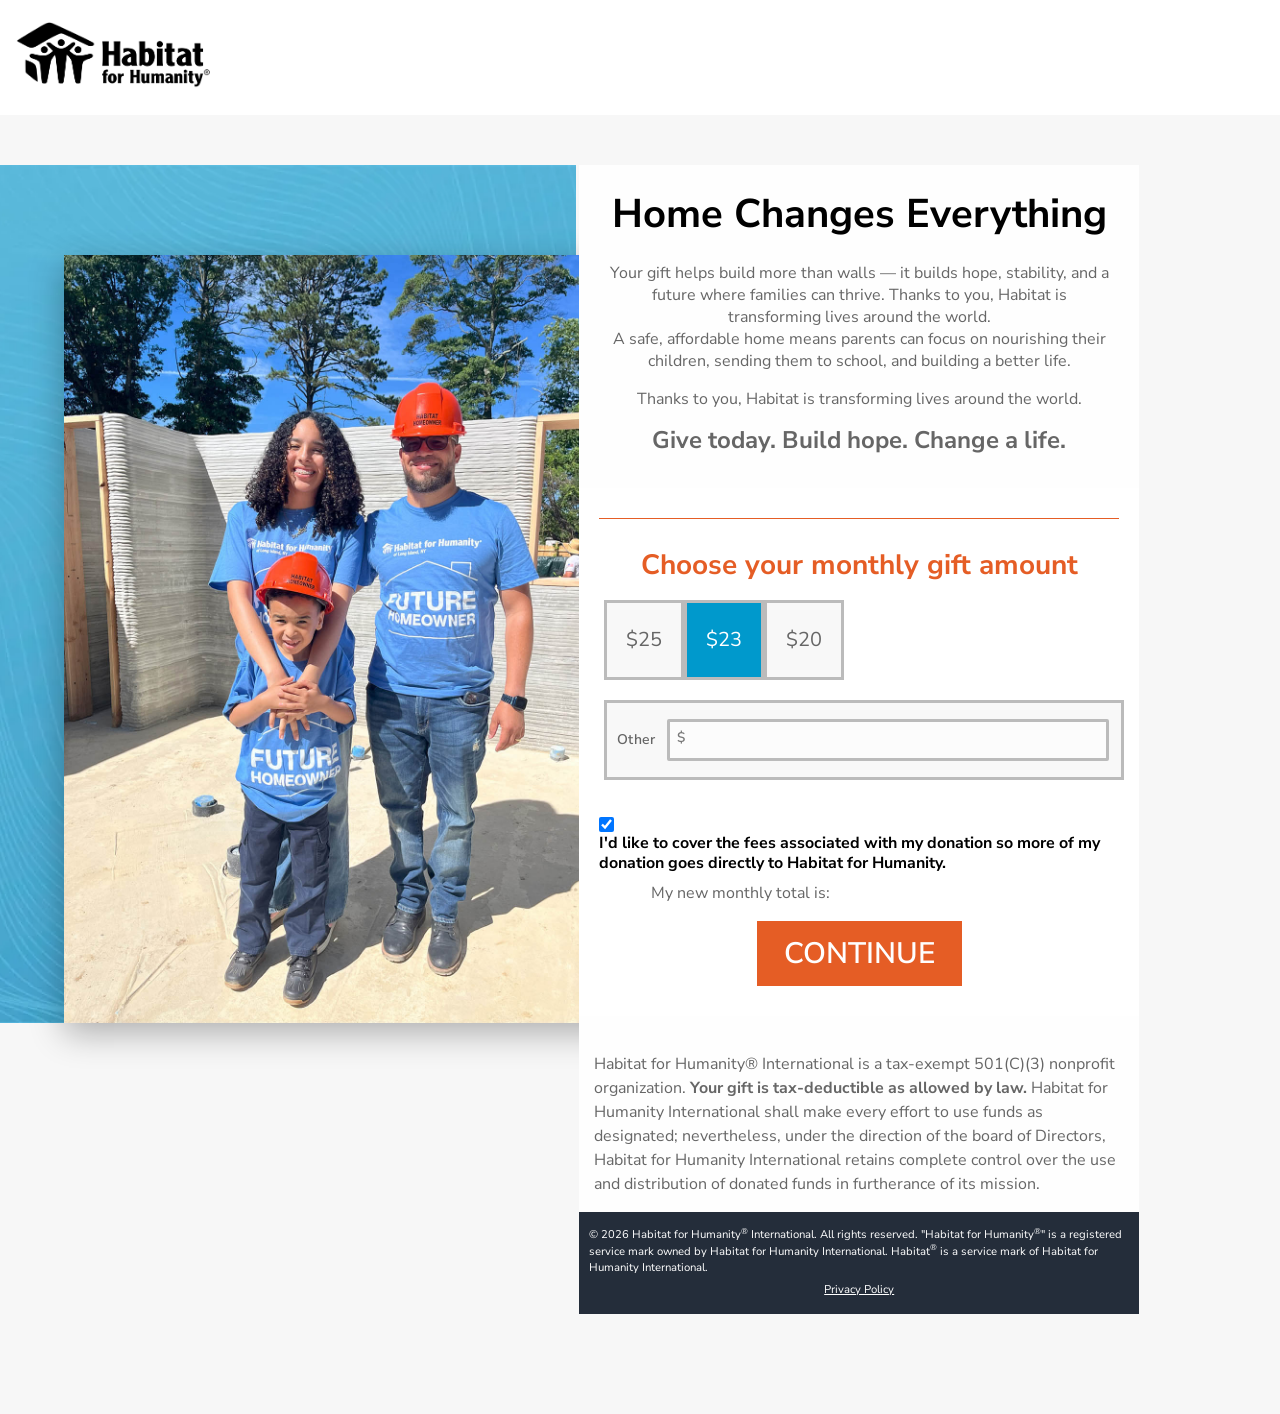
==== HFH001/index.html @ efec6aaa "initial commit" ====
<!DOCTYPE html>
<!--[if lt IE 7]> <html class="no-js lt-ie9 lt-ie8 lt-ie7" lang="en"> <![endif]-->
<!--[if IE 7]>    <html class="no-js lt-ie9 lt-ie8" lang="en"> <![endif]-->
<!--[if IE 8]>    <html class="no-js lt-ie9" lang="en"> <![endif]-->
<!--[if gt IE 8]><!-->
<html class="no-js" lang="en">
<!--<![endif]-->

<head>
	<meta name="viewport" content="width=device-width, initial-scale=1.0" />

	<title>Habitat for Humanity® Donation</title>

	<meta name="robots" content="index, follow">
	<meta name="googlebot" content="index, follow">
	<meta http-equiv="Content-Type" content="text/html;charset=utf-8" />

	<link rel="stylesheet" href="https://www.order-safely.com/_css_/foundation-4.0.4/css/normalize.css">

	<meta property="og:title" content="Help a family build a safe and affordable home.  I just did." />
	<meta name="description" content="Habitat for Humanity is a nonprofit organization that helps people in your community and around the world build or improve a place they can call home. Donate, volunteer and raise your voice in support of decent and affordable housing.">
	<meta property="og:url" content="https://www.habitat.org/">
	<meta property="og:image" content="images/share-image.jpg">
	<meta property="og:type" content="non_profit">
	<meta property="og:site_name" content="Habit for Humanity®" />
	<meta name="x-font-awesome-stylesheet-fallback-test" class="fa">

	<link rel="icon" type="image/png" href="/images/favicon/favicon-96x96.png" sizes="96x96" />
	<link rel="icon" type="image/svg+xml" href="/images/favicon/favicon.svg" />
	<link rel="shortcut icon" href="/images/favicon/favicon.ico" />
	<link rel="apple-touch-icon" sizes="180x180" href="/images/favicon/apple-touch-icon.png" />
	<meta name="apple-mobile-web-app-title" content="Habitat for Humanity" />
	<link rel="manifest" href="/images/favicon/site.webmanifest" />

	<script src="https://pay.blackbaud.com/scripts/checkout"></script>

	<!-- Bootstrap core CSS -->
	<link rel="stylesheet" href="css/bootstrap.min.css">
	<link rel="stylesheet" type="text/css" href="css/base.css?v=2.6" />

	<link rel="preconnect" href="https://fonts.googleapis.com">
	<link rel="preconnect" href="https://fonts.gstatic.com" crossorigin>
	<link href="https://fonts.googleapis.com/css2?family=Nunito+Sans:wght@400;500;700&display=swap" rel="stylesheet">


	<!-- <script src="app.js"></script>-->

	<script language="javascript" type="text/javascript">
		function moveOnMax(field, nextFieldID) {
			if (field.value.length >= field.maxLength) {
				document.getElementById(nextFieldID).focus();
			}
		}
	</script>

	<!-- Modernizr -->

	<!--[if lt IE 9]> <script src="https://www.order-safely.com/_css_/foundation-4.0.4/js/vendor/modernizr.js"></script> <![endif]-->

	<!-- IE Fix for HTML5 Tags -->
	<!--[if lt IE 9]>
 <script src="https://html5shiv.googlecode.com/svn/trunk/html5.js"></script>
 <![endif]-->

	<!-- More IE Fixes -->

	<!--[if (lt IE 9) & (!IEMobile)]>
 
 <![endif]-->

	<!--[if gt IE 6.9999]>
 <style type="text/css">
 html>body { font-size: 100%; }
 </style>
 <![endif]-->



	<script type='text/javascript'>
		function selectrd(id) {
			var opt = (id == 1) ? "yes" : "no";
			var tg = document.getElementById("rd" + opt);
			tg.checked = true;
		}
	</script>

	<!-- Google Tag Manager -->
	<script>
		(function(w, d, s, l, i) {
			w[l] = w[l] || [];
			w[l].push({
				'gtm.start': new Date().getTime(),
				event: 'gtm.js'
			});
			var f = d.getElementsByTagName(s)[0],
				j = d.createElement(s),
				dl = l != 'dataLayer' ? '&l=' + l : '';
			j.async = true;
			j.src =
				'https://www.googletagmanager.com/gtm.js?id=' + i + dl;
			f.parentNode.insertBefore(j, f);
		})(window, document, 'script', 'dataLayer', 'GTM-5ZF87VLR');
	</script>
	<!-- End Google Tag Manager -->

	<script type="text/javascript">
  maxmind_user_id = "28038";
  (function() {
    var mt = document.createElement('script'); mt.type = 'text/javascript'; mt.async = true;
    mt.src = ('https:' == document.location.protocol ? 'https://' : 'http://') + 'device.maxmind.com/js/device.js';
    var s = document.getElementsByTagName('script')[0]; s.parentNode.insertBefore(mt, s);
  })();
</script>

</head>

<body class="lp1">

	<!-- Google Tag Manager (noscript) -->
	<noscript><iframe src="https://www.googletagmanager.com/ns.html?id=GTM-5ZF87VLR" height="0" width="0" style="display:none;visibility:hidden"></iframe></noscript>
	<!-- End Google Tag Manager (noscript) -->
	<!-- START CONTAINER DIV -->
	<div id="container">
		<nav class="px-3">
			<img class="logo desktop-logo" src="images/logo_alt.png" alt="Habitat For Humanity® logo"/>
			<img class="logo mobile-logo" src="images/logo_alt.png" alt="Habitat For Humanity® logo"/>
		</nav>
		<div class="content m-auto">

			<div class="form-container">

				<!--ORDER FORM-->
				<form name="frmMain" id="frmMain" action="" method="post">
					<header>
						<h1 class="mb-4">Home Changes&nbsp;Everything</h1>

						<!-- <h3 class="mb-4">Your Donation Helps Train Pups With a Purpose.</h3> -->

						<!-- <div class="mobile-hero show-mobile"></div> -->
						<p>Your gift helps build more than walls — it builds hope, stability, and a future where families can&nbsp;thrive. 
							<span class="show-mobile" style="display: inline">Thanks to you, Habitat is transforming lives around the&nbsp;world.</span>
							<span class="hide-mobile">A safe, affordable home means parents can focus on nourishing their children, sending them to school, and building a better&nbsp;life.</span></p>
              <p class="hide-mobile">Thanks to you, Habitat is transforming lives around the&nbsp;world.</p>
              <h4 class="hide-mobile"><strong>Give today. Build hope. Change a&nbsp;life.</strong></h4>
						<!-- <p>Give the gift of freedom! Our mission starts with you. Guiding Eyes for the Blind provides guide dogs to people with vision&nbsp;loss.</p> -->

					</header>
					
						<div class="form-inner" step-container id="step-1">
							<div class="step-counter">1</div>
							<div id="donationAmount">
								<h2 class="text-center">Choose your monthly gift&nbsp;amount</h2>
								<div class="row mx-auto" id="donationAmountTarget">
								</div>

							</div><!-- end #donationAmount -->
							<button class="form-button" data-parent="step-1" data-form-target="step-2" type="button" id="btnStep1">Continue</button>
						</div>
						<div class="form-inner-spacer"></div>

						<div class="form-inner step-2" step-container id="step-2">

							<div class="step-counter">2</div>
							<span class="error-msg">
															</span>
							<h2 class="bold text-center">Your Information</h2>
							<div class="row m-0">

								<label for="sFirstName"> First Name</label>
								<input type="text" required id="sFirstName" name="sFirstName" value="" maxlength="50" class="" />

								<label for="sLastName"> Last Name</label>
								<input type="text" required id="sLastName" name="sLastName" value="" maxlength="50" class="" />

								<label for="email"> Email</label>
								<input type="email" required id="email" name="email" value="" maxlength="50" class="" />

								<label for="confEmail"> Confirm Email</label>
								<input type="email" required id="confEmail" name="confEmail" value="" maxlength="50" class="" />

								<!-- <p>You?ll receive email updates from
								the American Cancer Society. You can unsubscribe at any time.</p> -->

								<h2 class="bold text-center mt-3 w-100">Billing Address</h2>

								<label for="sAddress1"> Address</label>
								<input type="text" required id="sAddress1" name="sAddress1" value="" maxlength="50" class="" />

								<label for="sAddress2">Address 2 (optional)</label>
								<input type="text" required id="sAddress2" name="sAddress2" value="" maxlength="50" optional />

																	<label for="phone1">Phone (optional)</label>
									<input type="text" name="phone" id="phone" maxlength="11" value="" class="" pattern="[0-9]*" optional />
								
								<label for="sCity"> City</label>
								<input type="text" required id="sCity" name="sCity" value="" maxlength="50" class="" />

								<label for="sState"> State</label>
								<select name="sState" id="sState" class="">
									<option value="">State</option>
									<option value="">--------------------</option>
									<option value="AL">Alabama</option>
									<option value="AK">Alaska</option>
									<option value="AS">American Samoa</option>
									<option value="AZ">Arizona</option>
									<option value="AR">Arkansas</option>
									<option value="AR">Armed Forces Americas</option>
									<option value="AE">Armed Forces Europe</option>
									<option value="AE">Armed Forces Middle East</option>
									<option value="AP">Armed Forces Pacific</option>
									<option value="CA">California</option>
									<option value="CO">Colorado</option>
									<option value="CT">Connecticut</option>
									<option value="DE">Delaware</option>
									<option value="DC">District Of Columbia</option>
									<option value="FL">Florida</option>
									<option value="GA">Georgia</option>
									<option value="GU">Guam</option>
									<option value="HI">Hawaii</option>
									<option value="ID">Idaho</option>
									<option value="IL">Illinois</option>
									<option value="IN">Indiana</option>
									<option value="IA">Iowa</option>
									<option value="KS">Kansas</option>
									<option value="KY">Kentucky</option>
									<option value="LA">Louisiana</option>
									<option value="ME">Maine</option>
									<option value="MH">Marshall Islands</option>
									<option value="MD">Maryland</option>
									<option value="MA">Massachusetts</option>
									<option value="MI">Michigan</option>
									<option value="MN">Minnesota</option>
									<option value="MS">Mississippi</option>
									<option value="MO">Missouri</option>
									<option value="MT">Montana</option>
									<option value="NE">Nebraska</option>
									<option value="NV">Nevada</option>
									<option value="NH">New Hampshire</option>
									<option value="NJ">New Jersey</option>
									<option value="NM">New Mexico</option>
									<option value="NY">New York</option>
									<option value="NC">North Carolina</option>
									<option value="ND">North Dakota</option>
									<option value="MP">NNorthern Mariana Islands</option>
									<option value="OH">Ohio</option>
									<option value="OK">Oklahoma</option>
									<option value="OR">Oregon</option>
									<option value="PW">Palau</option>
									<option value="PA">Pennsylvania</option>
									<option value="PR">Puerto Rico</option>
									<option value="RI">Rhode Island</option>
									<option value="SC">South Carolina</option>
									<option value="SD">South Dakota</option>
									<option value="TN">Tennessee</option>
									<option value="TX">Texas</option>
									<option value="UT">Utah</option>
									<option value="VT">Vermont</option>
									<option value="VI">Virgin Islands</option>
									<option value="VA">Virginia</option>
									<option value="WA">Washington</option>
									<option value="WV">West Virginia</option>
									<option value="WI">Wisconsin</option>
									<option value="WY">Wyoming</option>
								</select>

								<label for="sZipCode"> Zip Code</label>
								<input type="text" required id="sZipCode" name="sZipCode" value="" maxlength="5" pattern="[0-9]*" class="" />

							</div>

							<h2 class="bold text-center mt-3 w-100">HopeBuilder Terms of&nbsp;Agreement</h2>

							<div class="terms">
								<p class="mb-0">
This authorization to charge my credit card is just like writing a check to Habitat for Humanity International or making a charge on my credit card, except that it will be done directly.
I understand that each transaction will appear on my monthly credit card statement.
I further understand that this agreement will remain in effect until I notify Habitat for Humanity's HopeBuilder Coordinator that I wish to change or suspend it, and Habitat has a reasonable amount of time to fulfill my request. Thank you again, we appreciate your support!</p>
							</div>

							<div class="row agree mt-4 mx-auto d-b flex-row">
								<div class="col-1 d-flex flex-column p-0-on-small">
									<input type="checkbox" required name="isAgreeTC" id="agree"  class="flex align-self-center">
								</div>

								<div class="col-11 p-0">
									<label for="agree" class="tcAgree accept-label fw-normal">I am over 18 and I have read, understand and agree to the terms of the offer above. </label>
								</div>
							</div>

							<!--CAPTCHA-->
							<div class="text-center mt-4 captcha mx-auto">

	<p style="margin-bottom:10px; color: #000"><em>*</em> For security reasons, please enter	the code as it appears below. Letters are ALL LOWER&nbsp;CASE.</p>
		<img src="image_validation.php?get_r_img=1" width="140" height="40" alt="CAPTCHA" /><br />
	<div class="col-12 p-0" style="margin-top: 2px;">
		<input type="text" name="imageStr" id="imageStr" size="18" value=""	class="captchaField " />
	</div>
</div>							<!--END CAPTCHA-->

							<div class="col-12 pt-4">
								<label class="accept-label fw-normal" for="email_optIn">
									<small>After donating, you will receive emails from us about your impact and other important updates about the work you help make possible. You can opt-out at any time. By providing my mobile phone number, I opt-in to receive text messages and phone calls from Habitat for Humanity. Text STOP to opt-out, Message and data rates may apply.</small>
								</label>
							</div>
															<button class="form-button" data-parent="step-2" data-form-target="step-2" type="button" id="btnStep2">Continue</button>
														<br />

						</div>
						<div class="form-inner-spacer"></div>
						<!--end step-2-->
					
					<!-- start inline checkout-->
										<!-- stop inline checkout -->

					<div class="submit-container">
						<input type="hidden" name="firstStageDone" id="firstStageDone" value="0" />
						<input type="hidden" name="submitOrder" id="submitOrder" value="0" class="hidden" />
						<input type="hidden" name="pageSubmits" id="pageSubmits" value="1" class="hidden" />
					</div>
				<footer>

					<div class="col pt-3">
						<p>Habitat for Humanity® International is a tax-exempt 501(C)(3) nonprofit organization. <strong>Your gift is tax-deductible as allowed by law.</strong>
								Habitat for Humanity International shall make every effort to use funds as designated; nevertheless, under the direction of the board 
								of Directors, Habitat for Humanity International retains complete control over the use and distribution of donated funds in furtherance of its mission.
						</p>
					</div>

					<div class="footer-info">
						<p>&copy;
							<script type="text/javascript">
								var d = new Date;
								var year = d.getFullYear();
								document.write(d.getFullYear());
							</script>
               Habitat for Humanity<sup>&reg;</sup> International. All rights reserved. "Habitat for Humanity<sup>&reg;</sup>" is a registered service mark owned by Habitat for Humanity International. 
               Habitat<sup>&reg;</sup> is a service mark of Habitat for Humanity International.
						</p>
            <p> 
							<a class="remote-modal" href="#privacyModal"
								data-remote="privacy_modal.html" data-toggle="modal" data-target="#privacyModal">Privacy
								Policy</a>
							</p>
					</div>

				</footer>
				</form>
			</div>

			<div class="hero">
				<div class="hero-img">
					<img src="images/hero.jpg" alt="Happy family outside their new home" />
				</div>
				<div class="hero-text d-none">
					<div class="hero-text-inner">
						<h3>At Habitat for Humanity, we build.</h3>
						<p>Your donation will help families in need of a decent place to build long-term financial security.  
							Your support can help us do more in all the many ways that Habitat builds.
						</p>
						<h5>Thanks to you, Habitat is transforming lives around the world.</h5>
					</div>
					<div class="hero-text-img">
					</div>
				</div>
			</div>
		</div>

		<!--end content-->

		<script>
			function selectrd(id) {
				var opt = (id == 1) ? "yes" : "no";
				var tg = document.getElementById("rd" + opt);
				tg.checked = true;
			}

			function selectrd(id) {
				var opt = (id == 1) ? "yes" : "no";
				var tg = document.getElementById("rd" + opt);
				tg.checked = true;
			}
		</script>

		<!--Privacy-->
		<div class="modal fade" id="privacyModal" tabindex="-1" role="dialog">
			<div class="modal-dialog" role="document">
				<div class="modal-content">
					<div class="modal-header">
						<h3>Privacy Policy</h3>
						<button type="button" class="close" data-dismiss="modal" aria-label="Close">
							<span aria-hidden="true">x</span>
						</button>
					</div>
					<div class="modal-body">
						... remote content from "data-remote" loads here ...
					</div>
				</div>
			</div>
		</div>
		<!--Privacy-->

		<!--CVV-->
		<div class="modal fade" id="cvvModal" tabindex="-1" role="dialog">
			<div class="modal-dialog" role="document">
				<div class="modal-content">
					<div class="modal-header">
						<h5 class="modal-title" id="exampleModalLabel">CVV</h5>
						<button type="button" class="close" data-dismiss="modal" aria-label="Close">
							<span aria-hidden="true">x</span>
						</button>
					</div>
					<div class="modal-body">
						... remote content from "data-remote" loads here ...
					</div>
				</div>
			</div>
		</div>
		<!--CVV-->

		
		<script src="js/jquery-3.5.0.min.js"></script>
		<script src="js/bootstrap.min.js"></script>
		<script src="js/form.js"></script>
		<script src="js/utils.js"></script>
		<script src="https://www.order-safely.com/_css_/currency/currency.js"></script>
		<script src="js/donation.js"></script>
		<script src="js/checkout.js"></script>

		<script>
					</script>
</body>

</html>
---- HFH001/css/base.css ----
@charset "UTF-8";

@import url("./variables.css");

body {
  font-family: var(--fontFamily);
  font-weight: var(--fontWeightNormal);
  font-size: 16px;
}
p,
span,
li,
div,
input,
select {
  color: var(--mainTextColor);
}

img {
  width: 100%;
}
h1 {
  font-weight: bold;
  color: #000;
}
h3 {
  color: var(--secondaryColor);
  font-weight: bolder;
}
h2 {
  color: var(--secondaryColor);
  font-weight: bolder;
  font-size: 1.75rem;
}

a {
  text-decoration: underline;
}

.logo {
  width: 200px;
  height: 80px;
  -o-object-fit: contain;
  object-fit: contain;
  margin: 15px auto auto;
}
.mobile-logo {
  display: none;
}
.content {
  width: 100%;
  /* background: url("../images/lp-bg.jpg") no-repeat center center / cover; */
  margin: auto;
  display: -ms-flexbox;
  display: flex;
  -ms-flex-pack: center;
  justify-content: center;
  min-width: 300px;
  overflow-y: auto;
  background: #f7f7f7;
  padding-bottom: 100px;
  padding-top: 50px;
}
nav {
  min-width: 100%;
  flex-basis: 100%;
  width: 100%;
  padding-bottom: 20px;
}
.form-container {
  border-radius: 3px;
  order: 2;
}
.hero {
  order: 1;
  justify-content: space-between;
  display: flex;
  flex-direction: column;
  gap: 15px;
  min-width: 60%;
  flex-basis: 60%;
}
.hero-img {
  background: url("../images/Rectangle-blue.webp") no-repeat center center /
    cover;
  max-width: 800px;
  max-height: 1050px;
}
.hero .hero-text {
  max-width: 90%;
  transform: translateY(300px);
  margin: auto;
  background-color: var(--tertiaryColor);
  color: #fff;
  display: flex;
  min-height: 500px;
  --heroTextPadding: 30px;
}
.hero .hero-text .hero-text-inner {
  display: flex;
  flex-direction: column;
  flex-grow: 1;
  padding-right: 20px;
  justify-content: center;
  padding: var(--heroTextPadding);
  order: 2;
}
.hero .hero-text h5 {
  color: #fff;
  font-weight: bold;
  margin-bottom: 10px;
}
.hero .hero-text .hero-text-img {
  order: 1;
  min-width: 45%;
  flex-basis: 45%;
  background: url("../images/btm-img.jpg") no-repeat center center / cover;
}
.hero .hero-text h3 {
  color: #fff;
  font-weight: bold;
  margin-bottom: 20px;
}
.hero .hero-text p {
  color: #fff;
  margin: 20px 0;
}
.hero-img img {
  margin-top: 10vh;
  margin-left: 5vw;
  box-shadow: var(--elementShadow);
}
form header {
  text-align: center;
  padding: 25px;
}

form header h3 {
  max-width: 400px;
  width: 100%;
  margin: auto;
}

form header p {
  font-size: 16px;
  line-height: 22px;
}

form input,
form select,
form label {
  width: 100%;
  color: #000;
  font-weight: bold;
}

form input[type="text"],
form input[type="email"],
form select {
  border-radius: 2px;
  background-color: #fcfcfc;
  font-size: medium;
  padding: 0 10px 0;
}

form input[type="text"],
form input[type="email"] {
  border: var(--inputBorder);
}

.step-2 input,
.step-2 select,
.step-3 input,
.step-3 select {
  font-size: 16px !important;
  font-family: "Source Sans Pro", "Open Sans", Monsterrat, "Courier New",
    sans-serif;
  color: rgb(64, 64, 64);
  height: 40px;
  width: 100%;
  outline: none;
}

label:not(.accept-label) {
  height: 20px;
  font-size: 1.05rem;
  font-weight: 600;
  line-height: 18px;
  letter-spacing: 0.24px;
  margin: 10px 0 0;
}

form input[type="text"]:not(.gift-amount-other),
form input[type="email"],
form select {
  height: 42px;
}
form input[type="checkbox"] {
  width: 15px;
  height: 15px;
  align-self: center;
  position: relative;
  top: 5px;
}
form select {
  -webkit-appearance: none;
  -moz-appearance: none;
  appearance: none;
  background: #fff url("../images/downarrow.svg") no-repeat 100% center / 37px;
  color: #707070;
  box-shadow: inset 0 1px 1px rgba(0, 0, 0, 0.075);
  transition: border-color 0.15s ease-in-out, box-shadow 0.15s ease-in-out;
  padding: none;
  box-shadow: inset 3px 3px 3px #f0f0f0;
  border: 1px solid #d9d6cf;
}

.form-inner {
  background: #fff;
  position: relative;
  padding: 30px 20px 20px;
  display: none;
}

.form-inner h2 {
  border-top: 1px solid var(--secondaryColor);
  width: 100%;
  padding-top: 30px;
}

#confEmail,
#sZipCode {
  margin-bottom: 20px;
}

.form-inner.step-visible {
  display: block;
}

.step-counter {
  display: -ms-flexbox;
  display: flex;
  -ms-flex-align: center;
  align-items: center;
  -ms-flex-pack: center;
  justify-content: center;
  width: 40px;
  height: 40px;
  border: 1px solid #1e1e23;
  border-radius: 50%;
  background-color: #1e1e23;
  color: #efefef;
  font-size: 28px;
  font-weight: 600;
  line-height: 50px;
  display: none;
}
.form-inner-spacer {
  height: 10px;
}
.logo-container,
.form-container {
  margin-right: auto;
  display: -ms-flexbox;
  display: flex;
  max-width: 560px;
  width: 100%;
  -ms-flex-direction: column;
  flex-direction: column;
  overflow: hidden;
}
.form-container {
  top: 120px;
}

.donation-choice-container {
  padding: 0 10px 0 0;
}

.text-center {
  text-align: center;
}
body .donation-choice {
  margin: 10px 5px;
  display: -ms-flexbox;
  display: flex;
  -ms-flex-align: center;
  align-items: center;
  -ms-flex-pack: center;
  justify-content: center;
  min-width: 70px;
  min-height: 80px;
  border: var(--inputBorder);
  background-color: #f8f8f8;
  font-weight: 600;
  color: var(--mainTextColor);
}
#gift {
  width: 100%;
  padding: 0 2%;
}
body .donation-choice:hover,
.donation-choice:focus {
  text-decoration: none;
  border-color: var(--mainColor);
}

body .donation-selected,
.donation-selected:active {
  background-color: var(--mainColor);
  color: #fff;
}

.donation-other .gift-amount-other {
  height: 33px;
  padding-left: 12px;
}

.donation-other {
  position: relative;
}

.donation-other input {
  width: 100%;
  align-self: flex-end;
  box-shadow: inset 0 1px 1px rgba(0, 0, 0, 0.075);
  transition: border-color 0.15s ease-in-out, box-shadow 0.15s ease-in-out;
}
.price-mark {
  left: 0px;
  font-weight: bold;
  top: 5px;
  left: 3px;
  font-size: 130%;
  color: rgba(51, 51, 51, 0.55);
}

#gift {
  padding: 20px 12px;
}

#gift::before {
  content: "$";
  display: inline-block;
  color: #777;
  position: absolute;
  z-index: 99;
  margin: 10px 10px 0px;
}

#giftAmount {
  padding-left: 25px;
}

#gift-4 {
  padding: 2%;
}

.form-button,
button:not(.close) {
  min-height: 65px;
  min-width: 205px;
  border: 1px solid var(--buttonColor);
  background-color: var(--buttonColor);
  line-height: 18px;
  font-weight: 600;
  color: #fefefe;
  outline: none;
  margin: 10px auto;
  display: block;
  font-size: 1.85em;
  padding: 0 20px;
  text-transform: uppercase;
}
.form-button,
button:not(.close):hover {
  background-color: var(--highlightColor);
  border: unset;
  outline: unset;
  color: black;
}

.payment-type {
  display: -ms-flexbox;
  display: flex;
  -ms-flex-align: center;
  align-items: center;
  -ms-flex-pack: center;
  justify-content: center;
  max-width: 240px;
  min-height: 50px;
  width: 100%;
  border-color: #1a58a3;
  background-color: #1a58a3;
  color: #fefefe;
  border-radius: 3px;
  font-weight: 600;
}

.payment-type i {
  content: url("../images/card.svg");
  width: 18px;
  height: 16px;
  margin-right: 5px;
}
.hidden {
  display: none;
  visibility: hidden;
}

.bold {
  font-weight: 700;
}

.submit-container {
  text-align: right;
}

body form .fw-normal {
  font-weight: normal;
}

.terms {
  background-color: #fcfcfc;
  border: 1px solid #c7c7c7;
  padding: 10px;
  height: 100px;
  overflow-y: scroll;
}

.email-opt-in {
  width: 15px;
  height: 15px;
  align-self: flex-end;
  display: flex;
}

.submit {
  background-color: #122a4a;
  font-weight: bolder;
  border-color: #1a58a3;
  text-transform: uppercase;
  color: #fff;
}

.step-2,
.step-3 {
  position: relative;
  margin-top: 10px;
  padding: 0 20px 20px 20px;
}

.step-3 {
  border-bottom: 1px solid rgba(0, 0, 0, 0.25);
}

.footer-info {
  background: none repeat scroll 0 0 #242d3a;
  padding: 10px;
  font-size: 14px;
}

.footer-info p {
  color: #fff;
  margin: 5px 0;
  font-size: 0.8em;
}

footer a {
  color: #fff;
  text-align: center;
  display: block;
}

footer a:focus,
footer a:hover {
  color: #fff;
}

.cc-img {
  max-width: 200px;
  margin-bottom: 5px;
}
.donation-statement {
  font-size: 18px;
  font-weight: bold;
  text-align: center;
  margin-top: 15px;
}

.total-donation-container {
  font-size: 100%;
  display: flex;
  margin-left: 10%;
}

.total-donation {
  order: 2;
  padding-left: 5px;
}

img[alt="CAPTCHA"] {
  max-width: 150px;
  height: auto;
}

.accept-label {
  line-height: 1.2rem;
}
label:not(.donation-choice) {
  color: #000;
}

/*///////ERRORS////////*/

.other-error {
  background-color: #f8f8f8;
  border-color: var(--error);
  color: var(--error);
}

.other-error #gift .donation-other input {
  border-color: var(--error);
}

.error-msg {
  color: var(--error);
  font-size: 100%;
}

label.error {
  color: var(--error);
}
input[type="checkbox"].error + div {
  background-color: var(--error);
  padding: 2px;
}

.error label.accept-label {
  color: var(--error);
}

/* .error + input {
    border: 2px solid #c41e3a;
} */

.error + img + input {
  border: 2px solid var(--error);
}

input.error,
select.error {
  border: 2px solid var(--error) !important;
  background-color: #feeaeb !important;
  padding: 5px;
}

/* .error input, .error select{
    border: 2px solid
    #c41e3a !important;
} */
@media all and (-ms-high-contrast: none), (-ms-high-contrast: active) {
  .logo-container,
  .form-container {
    left: 55% !important;
  }
  body,
  input,
  select {
    font-family: sans-serif !important;
  }
}
@media screen and (min-width: 48em) {
  .step-counter {
    position: absolute;
    left: 0;
    right: 0;
    top: -22px;
    margin: auto;
  }

  .show-mobile {
    display: none;
  }

  .hide-mobile {
    display: block;
  }
  .content .hero {
    flex-basis: 45%;
    min-width: 45%;
  }
  .content .form-container {
    flex-basis: 55%;
    min-width: 55%;
  }
  #frmMain {
    max-width: 560px;
    width: 100%;
    margin-left: auto;
    margin-right: 20%;
    background: var(--formBgColor);
  }
}
@media screen and (max-width: 1024px) {
  body .content {
    display: flex;
    flex-direction: column;
    position: relative;
  }
  body .content .hero {
    order: 1;
    position: relative;
  }
  body .content .form-container,
  body .content .logo-container {
    display: block;
    position: relative;
    width: 100%;
    min-width: 100%;
    max-width: 100%;
    left: 0;
    top: 0;
    order: 2;
  }

  body form h1 {
    font-size: 1.75rem;
  }
  body form h1.mb-4 {
    margin-bottom: 10px !important;
  }
  body form header {
    padding: 0 10px;
  }
  body form header p {
    padding: 0;
  }
  form header p {
    padding: 10px 20px 0;
  }

  body .content .form-container {
    padding: 0;
    margin-top: 20px;
  }

  /*  .logo-container img {
    margin: 10px auto;
    display: block;
  }*/

  body .content {
    background: none;
  }
  body .content .hero {
    background: url("../images/Rectangle-blue.webp") no-repeat center 35% / 100%;
    margin-bottom: 5%;
  }

  body .content .hero .hero-img {
    background: url("../images/hero.jpg") no-repeat center 28% / 100%;
    height: 275px;
    max-width: 95%;
    transform: translate(6%, 6%);
  }

  body .content .hero .hero-img img {
    display: none;
  }
  body .content,
  body form {
    padding: 0;
  }

  body form .form-container .form-inner {
    padding: 10px;
  }

  body form .step-counter {
    position: absolute;
    left: 0;
    right: 0;
    top: -22px;
    margin: auto;
  }

  body form .form-container .form-inner .row div {
    padding: 0;
  }
  .mobile-logo {
    max-width: 150px;
    display: block;
    margin-top: 0;
    padding: 10px;
    height: auto;
  }
  .modal * {
    color: #000;
  }
  footer p {
    font-size: 0.85rem;
  }
  #step-1 {
    padding-top: 0px;
  }
  h2 {
    font-size: 1.35rem;
  }
  nav.px-3 {
    padding: 0;
  }
  .desktop-logo {
    display: none;
  }
  .show-mobile {
    display: block;
  }

  .hide-mobile {
    display: none;
  }

  #container .row .p-0-on-small {
    padding: 0;
  }

  #donationAmount .row .col-12 {
    padding: 0;
  }

  /* #container .row > div {
		padding: 10px;
	} */

  body .price-mark {
    top: 8px;
  }

  .form-container {
    padding: 5px;
  }

  form input[type="text"],
  form input[type="email"],
  form select {
    margin: 0;
  }
}

.accept-fees-container {
  flex-wrap: wrap;
  margin-top: 20px;
}

.donation-grid-item label {
  font-size: 1.25rem;
  font-weight: normal;
}

.donation-grid-item:nth-of-type(4) {
  flex-basis: 100%;
}

.donation-grid-item:nth-of-type(4) label {
  font-size: 14px;
  font-weight: 600;
  padding-left: 10px;
}
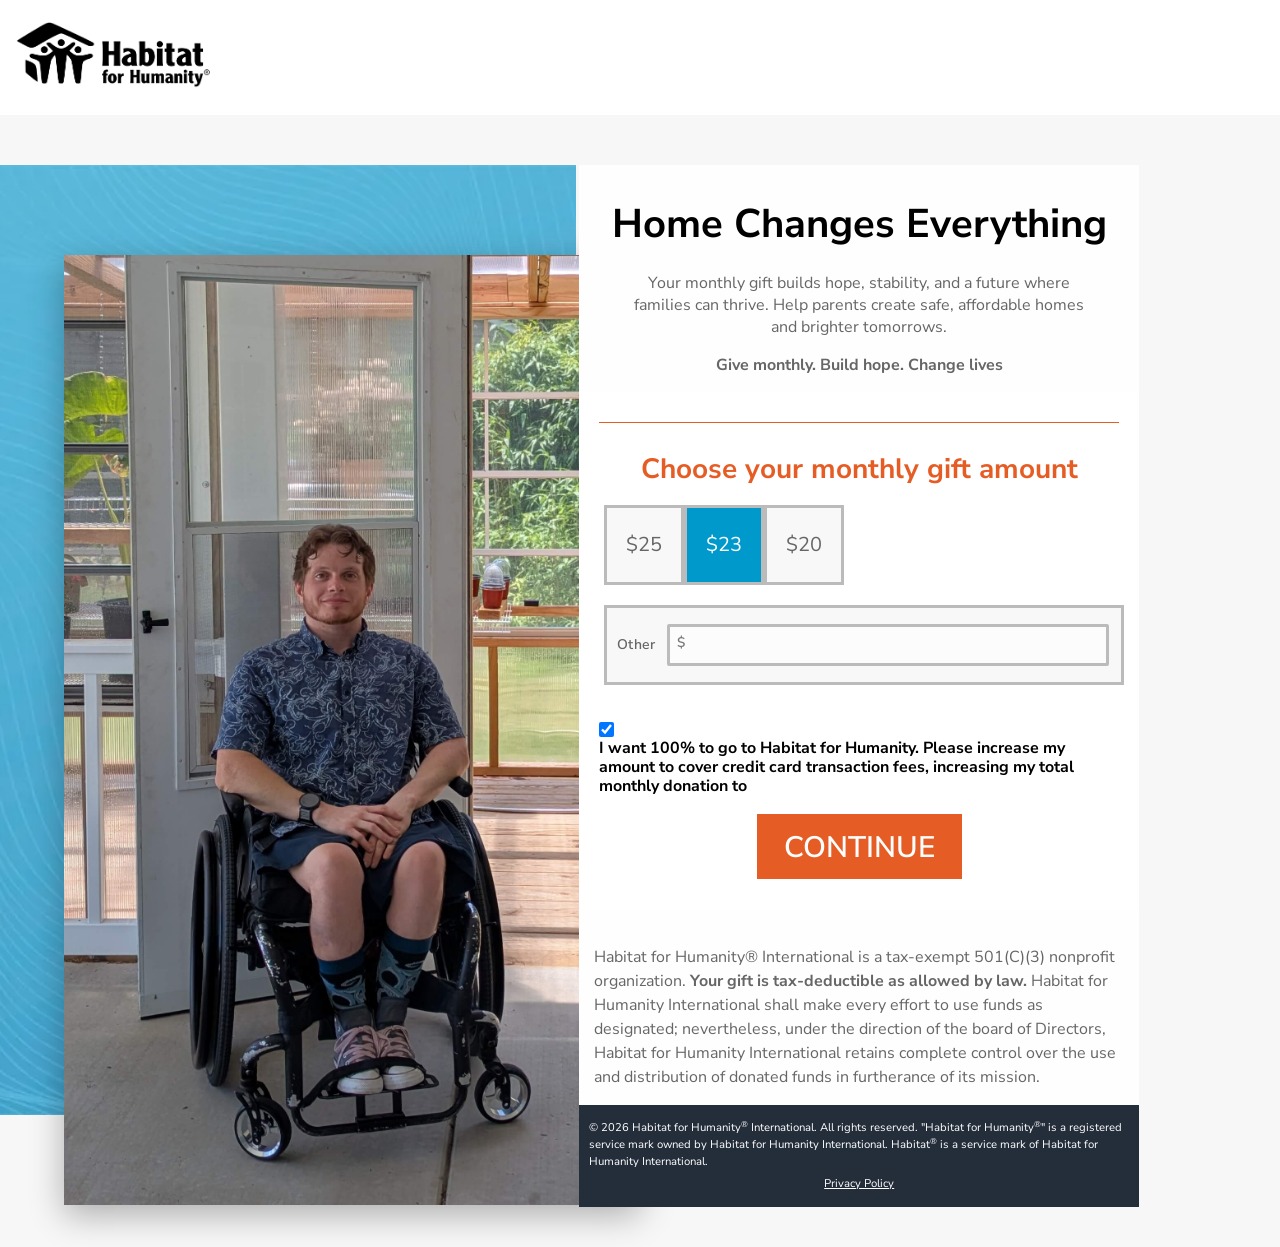
==== commit d1072fd0: "client updates" ====
--- a/HFH001/index.html
+++ b/HFH001/index.html
@@ -26,12 +26,12 @@
 	<meta property="og:site_name" content="Habit for Humanity®" />
 	<meta name="x-font-awesome-stylesheet-fallback-test" class="fa">
 
-	<link rel="icon" type="image/png" href="/images/favicon/favicon-96x96.png" sizes="96x96" />
-	<link rel="icon" type="image/svg+xml" href="/images/favicon/favicon.svg" />
-	<link rel="shortcut icon" href="/images/favicon/favicon.ico" />
-	<link rel="apple-touch-icon" sizes="180x180" href="/images/favicon/apple-touch-icon.png" />
+	<link rel="icon" type="image/png" href="images/favicon/favicon-96x96.png" sizes="96x96" />
+	<link rel="icon" type="image/svg+xml" href="images/favicon/favicon.svg" />
+	<link rel="shortcut icon" href="images/favicon/favicon.ico" />
+	<link rel="apple-touch-icon" sizes="180x180" href="images/favicon/apple-touch-icon.png" />
 	<meta name="apple-mobile-web-app-title" content="Habitat for Humanity" />
-	<link rel="manifest" href="/images/favicon/site.webmanifest" />
+	<link rel="manifest" href="images/favicon/site.webmanifest" />
 
 	<script src="https://pay.blackbaud.com/scripts/checkout"></script>
 
@@ -138,11 +138,9 @@
 						<!-- <h3 class="mb-4">Your Donation Helps Train Pups With a Purpose.</h3> -->
 
 						<!-- <div class="mobile-hero show-mobile"></div> -->
-						<p>Your gift helps build more than walls — it builds hope, stability, and a future where families can&nbsp;thrive. 
-							<span class="show-mobile" style="display: inline">Thanks to you, Habitat is transforming lives around the&nbsp;world.</span>
-							<span class="hide-mobile">A safe, affordable home means parents can focus on nourishing their children, sending them to school, and building a better&nbsp;life.</span></p>
-              <p class="hide-mobile">Thanks to you, Habitat is transforming lives around the&nbsp;world.</p>
-              <h4 class="hide-mobile"><strong>Give today. Build hope. Change a&nbsp;life.</strong></h4>
+						<p>Your monthly gift builds hope, stability, and a future where families can thrive. 
+							Help parents create safe, affordable homes and brighter tomorrows.
+              <p><strong>Give monthly. Build hope. Change&nbsp;lives</strong></p>
 						<!-- <p>Give the gift of freedom! Our mission starts with you. Guiding Eyes for the Blind provides guide dogs to people with vision&nbsp;loss.</p> -->
 
 					</header>
@@ -350,7 +348,9 @@
 
 			<div class="hero">
 				<div class="hero-img">
-					<img src="images/hero.jpg" alt="Happy family outside their new home" />
+					<div class="hero-img-inner">
+						<!-- <img src="images/hero.jpg" alt="Happy family outside their new home" /> -->
+					</div>
 				</div>
 				<div class="hero-text d-none">
 					<div class="hero-text-inner">
--- a/HFH001/css/base.css
+++ b/HFH001/css/base.css
@@ -84,7 +84,7 @@
   background: url("../images/Rectangle-blue.webp") no-repeat center center /
     cover;
   max-width: 800px;
-  max-height: 1050px;
+  min-height: 950px;
 }
 .hero .hero-text {
   max-width: 90%;
@@ -125,14 +125,17 @@
   color: #fff;
   margin: 20px 0;
 }
-.hero-img img {
+.hero-img .hero-img-inner {
   margin-top: 10vh;
   margin-left: 5vw;
   box-shadow: var(--elementShadow);
+  background: url("../images/hero.jpg") no-repeat center center / cover;
+  width: 100%;
+  height: 100%;
 }
 form header {
   text-align: center;
-  padding: 25px;
+  padding: 35px 25px 0 25px;
 }
 
 form header h3 {
@@ -144,6 +147,9 @@
 form header p {
   font-size: 16px;
   line-height: 22px;
+  max-width: 93%;
+  margin-left: auto;
+  margin-right: auto;
 }
 
 form input,
@@ -571,6 +577,9 @@
   }
 }
 @media screen and (min-width: 48em) {
+  .content {
+    padding-bottom: 40px;
+  }
   .step-counter {
     position: absolute;
     left: 0;
@@ -660,11 +669,15 @@
 
   body .content .hero .hero-img {
     background: url("../images/hero.jpg") no-repeat center 28% / 100%;
-    height: 275px;
+    height: 376px;
     max-width: 95%;
-    transform: translate(6%, 6%);
-  }
-
+    transform: translate(5%, 5%);
+    min-height: auto;
+  }
+
+  body .content .hero .hero-img .hero-img-inner {
+    display: none;
+  }
   body .content .hero .hero-img img {
     display: none;
   }
@@ -767,3 +780,61 @@
   font-weight: 600;
   padding-left: 10px;
 }
+.accept-fees-container .total-donation-container span {
+  color: black;
+  font-weight: bold;
+}
+@media screen and (min-width: 48em) {
+  .accept-fees-container {
+    position: relative;
+  }
+  .accept-fees-container .total-donation-container {
+    position: absolute;
+    right: 43.5%;
+    bottom: -9px;
+    font-size: 91%;
+  }
+}
+@media screen and (max-width: 1024px) and (min-width: 767px) {
+  body .content .hero {
+    margin: 0 7% 5%;
+    height: 425px;
+  }
+  body .content .hero .hero-img {
+    height: 425px;
+    background-position: center 50%;
+  }
+}
+@media screen and (max-width: 767px) {
+  .total-donation {
+    padding: 0;
+  }
+  .accept-fees-container .accept-label {
+    margin-bottom: 0;
+  }
+}
+@media screen and (max-width: 500px) {
+  body nav .logo {
+    max-width: 120px;
+  }
+  body .content .hero {
+    background-position: center 0%;
+  }
+  body .content .hero .hero-img {
+    background: url("../images/hero.jpg") no-repeat center 50% / 100%;
+    height: 215px;
+    max-width: 95%;
+    transform: translate(5%, 5%);
+    min-height: auto;
+  }
+  .content {
+    min-width: 100%;
+  }
+  body form h1 {
+    font-size: 1.35rem;
+  }
+  body form header p {
+    font-size: 0.85rem;
+    margin-bottom: 10px;
+  }
+}
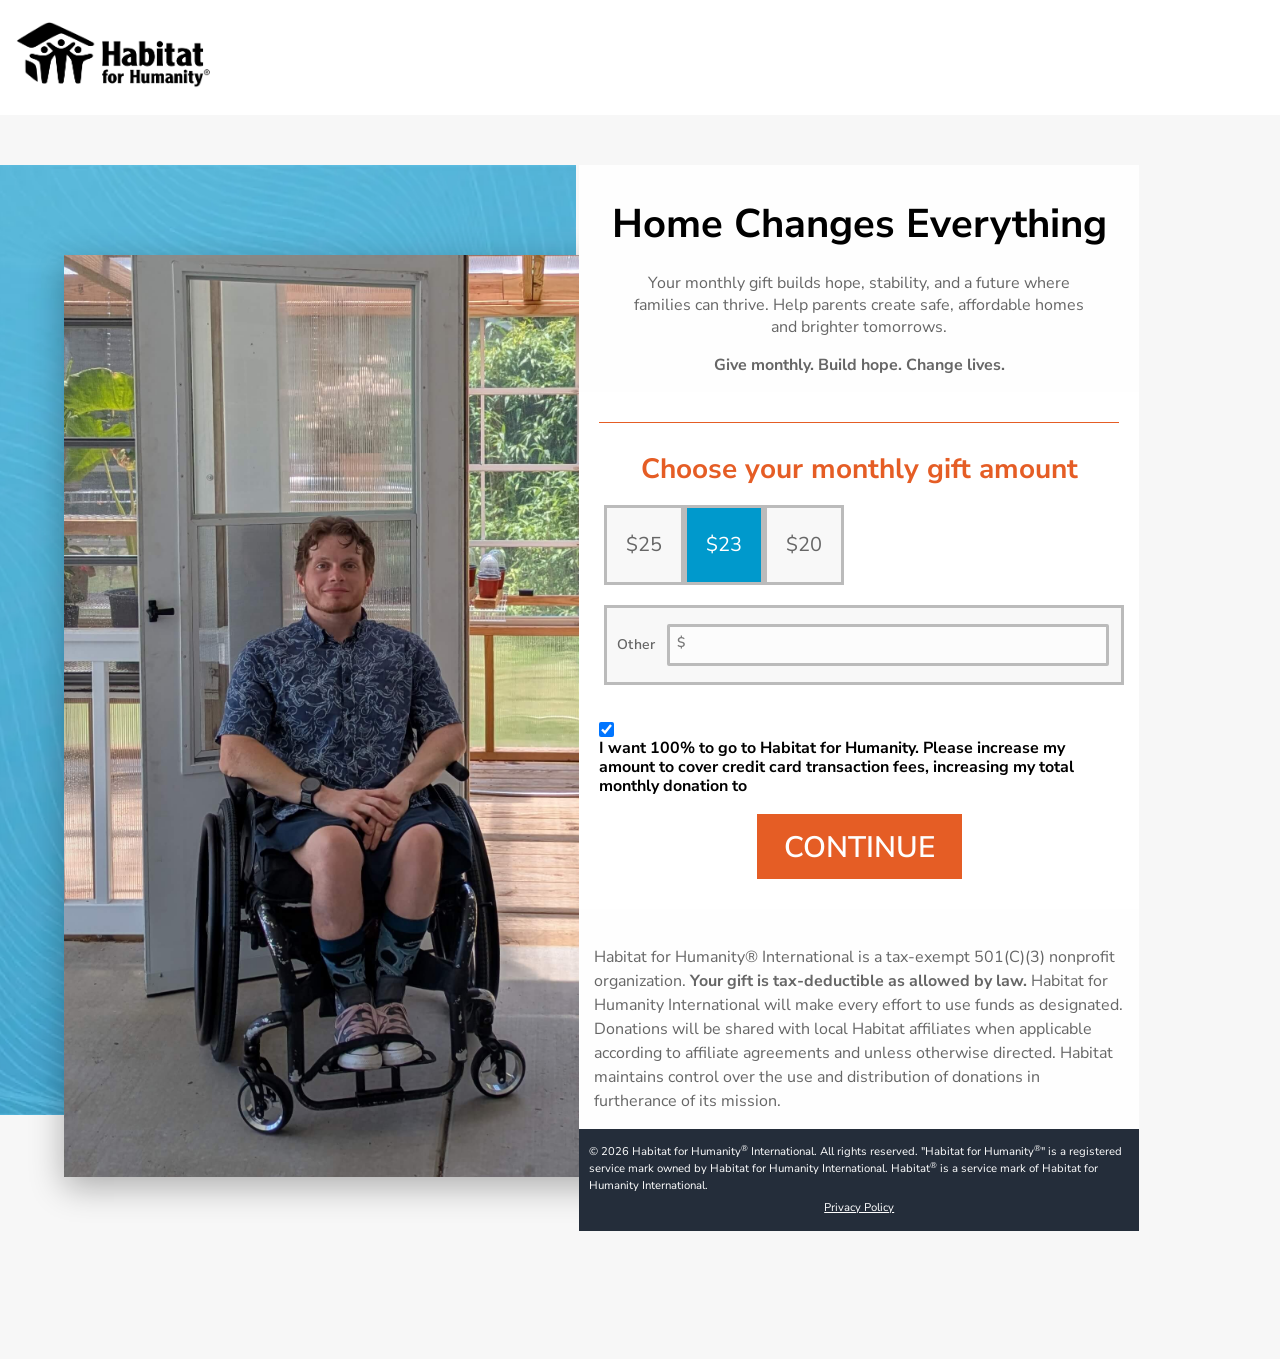
==== commit 42f69509: "client updates r2" ====
--- a/HFH001/index.html
+++ b/HFH001/index.html
@@ -140,7 +140,7 @@
 						<!-- <div class="mobile-hero show-mobile"></div> -->
 						<p>Your monthly gift builds hope, stability, and a future where families can thrive. 
 							Help parents create safe, affordable homes and brighter tomorrows.
-              <p><strong>Give monthly. Build hope. Change&nbsp;lives</strong></p>
+              <p><strong>Give monthly. Build hope. Change&nbsp;lives.</strong></p>
 						<!-- <p>Give the gift of freedom! Our mission starts with you. Guiding Eyes for the Blind provides guide dogs to people with vision&nbsp;loss.</p> -->
 
 					</header>
@@ -267,13 +267,15 @@
 
 							</div>
 
-							<h2 class="bold text-center mt-3 w-100">HopeBuilder Terms of&nbsp;Agreement</h2>
+							<h2 class="bold text-center mt-3 w-100">HopeBuilder Terms &amp;&nbsp;Conditions</h2>
 
 							<div class="terms">
 								<p class="mb-0">
-This authorization to charge my credit card is just like writing a check to Habitat for Humanity International or making a charge on my credit card, except that it will be done directly.
-I understand that each transaction will appear on my monthly credit card statement.
-I further understand that this agreement will remain in effect until I notify Habitat for Humanity's HopeBuilder Coordinator that I wish to change or suspend it, and Habitat has a reasonable amount of time to fulfill my request. Thank you again, we appreciate your support!</p>
+									Thank you for making a monthly donation today towards Habitat for Humanity where your contribution will help build stronger communities/brighter
+									 futures by making sure everyone has a safe, affordable place to call home.. Each month your credit card will be charged for the same donation amount 
+									 you have selected today, unless otherwise notified. You may cancel at any time by contacting our team at <a href="tel:+18004224828">1-800-HABITAT</a>. 
+									 You can also use our <a href="https://www.habitat.org/contact/form" target="_blank">inquiry form</a> with any questions you may have. Thank you again, we appreciate your support!
+								</p>
 							</div>
 
 							<div class="row agree mt-4 mx-auto d-b flex-row">
@@ -298,7 +300,7 @@
 
 							<div class="col-12 pt-4">
 								<label class="accept-label fw-normal" for="email_optIn">
-									<small>After donating, you will receive emails from us about your impact and other important updates about the work you help make possible. You can opt-out at any time. By providing my mobile phone number, I opt-in to receive text messages and phone calls from Habitat for Humanity. Text STOP to opt-out, Message and data rates may apply.</small>
+									<small>After donating, you will receive emails from us about your impact and other important updates about the work you help make possible. You can opt-out at any time. By providing my mobile phone number, You can opt-out at any time.</small>
 								</label>
 							</div>
 															<button class="form-button" data-parent="step-2" data-form-target="step-2" type="button" id="btnStep2">Continue</button>
@@ -320,8 +322,8 @@
 
 					<div class="col pt-3">
 						<p>Habitat for Humanity® International is a tax-exempt 501(C)(3) nonprofit organization. <strong>Your gift is tax-deductible as allowed by law.</strong>
-								Habitat for Humanity International shall make every effort to use funds as designated; nevertheless, under the direction of the board 
-								of Directors, Habitat for Humanity International retains complete control over the use and distribution of donated funds in furtherance of its mission.
+								Habitat for Humanity International will make every effort to use funds as designated. Donations will be shared with local Habitat affiliates when 
+								applicable according to affiliate agreements and unless otherwise directed. Habitat maintains control over the use and distribution of donations in furtherance of its mission.
 						</p>
 					</div>
 
--- a/HFH001/css/base.css
+++ b/HFH001/css/base.css
@@ -131,7 +131,7 @@
   box-shadow: var(--elementShadow);
   background: url("../images/hero.jpg") no-repeat center center / cover;
   width: 100%;
-  height: 100%;
+  height: 97%;
 }
 form header {
   text-align: center;
@@ -578,7 +578,7 @@
 }
 @media screen and (min-width: 48em) {
   .content {
-    padding-bottom: 40px;
+    padding-bottom: 10%;
   }
   .step-counter {
     position: absolute;
